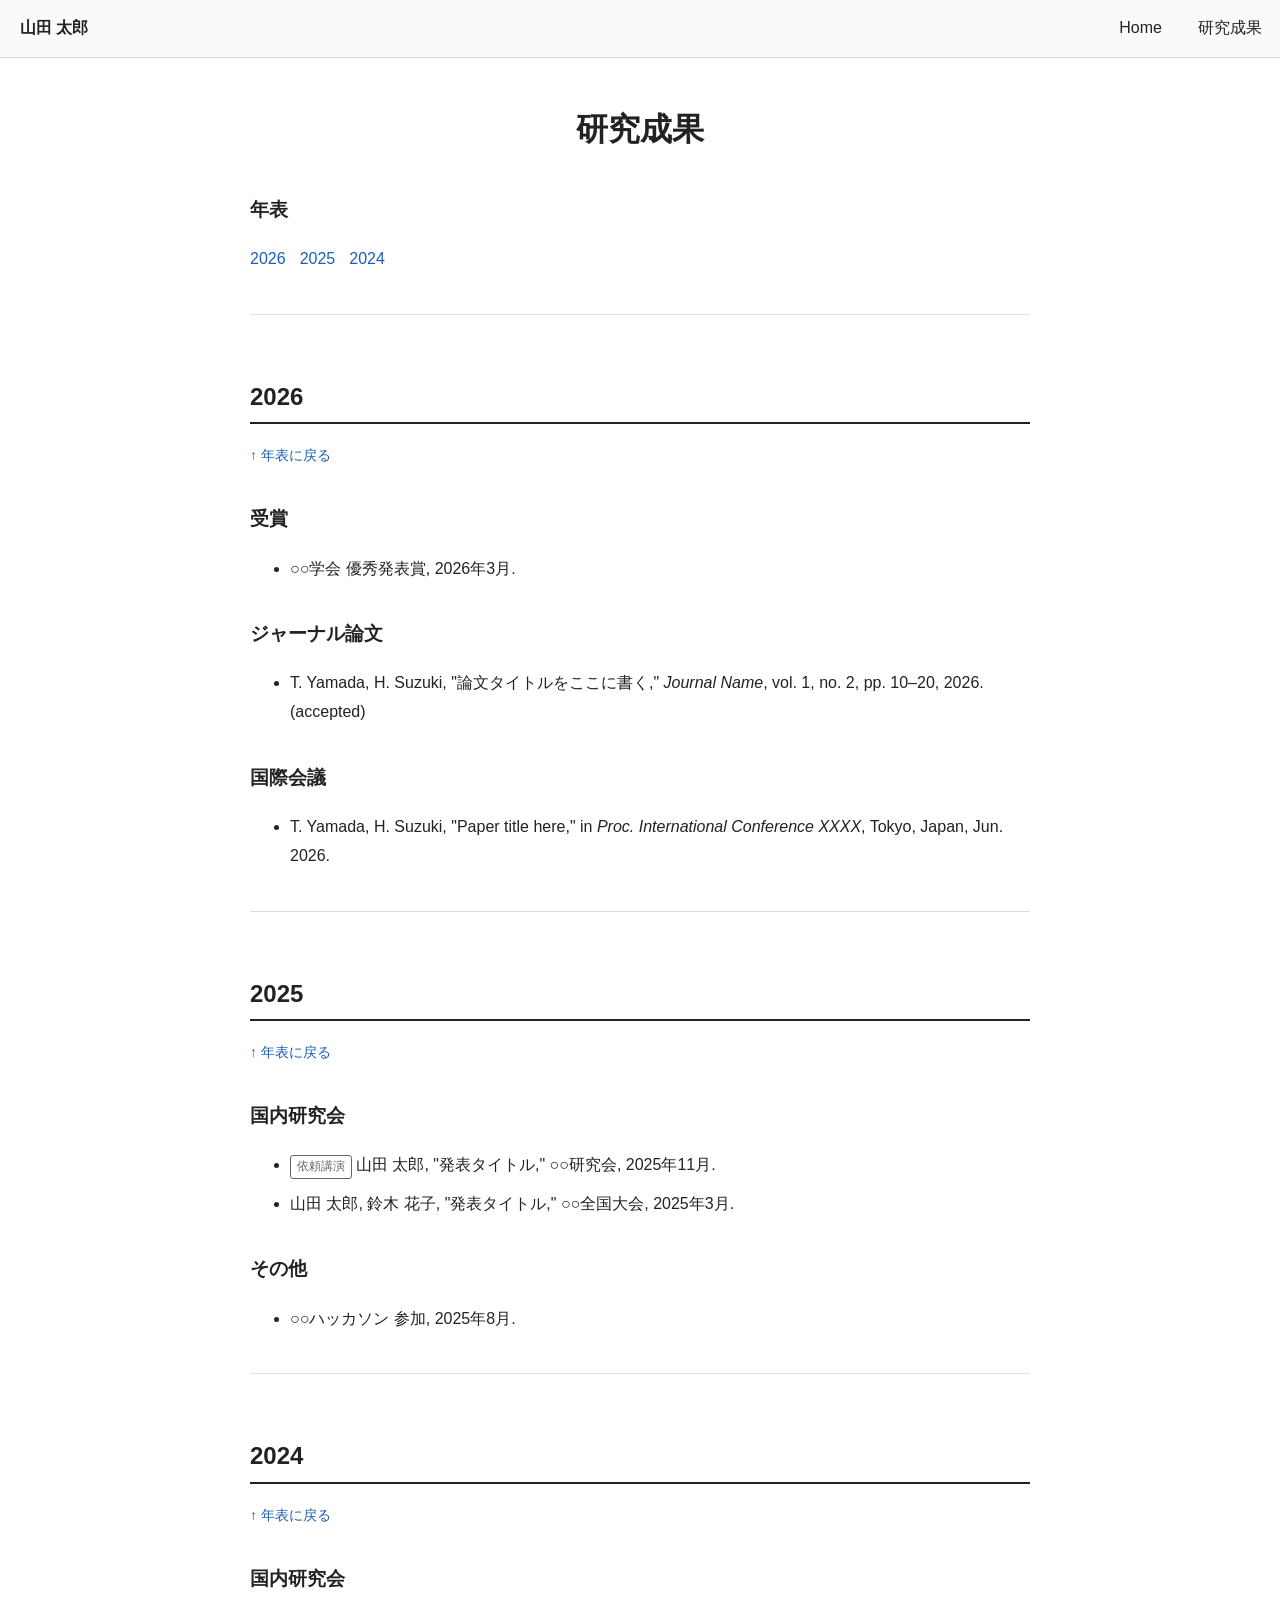
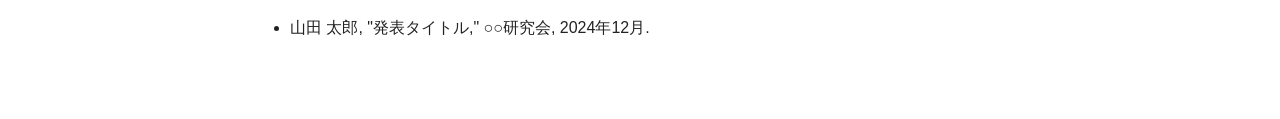
==== achievements.html @ 42e98f81 "Add files via upload" ====
<!DOCTYPE html>
<html lang="ja">
<head>
  <meta charset="UTF-8">
  <meta name="viewport" content="width=device-width, initial-scale=1.0">
  <title>研究成果 | 山田 太郎</title>
  <link rel="stylesheet" href="style.css">
</head>
<body>

<header class="header">
  <a class="site-name" href="index.html">山田 太郎</a>
  <input type="checkbox" class="menu-btn" id="menu-btn">
  <label for="menu-btn" class="menu-icon"><span class="navicon"></span></label>
  <ul class="menu">
    <li><a href="index.html">Home</a></li>
    <li><a href="achievements.html">研究成果</a></li>
  </ul>
</header>

<main>
  <h1>研究成果</h1>

  <h3 id="list-of-years">年表</h3>
  <p class="year-index">
    <a href="#2026">2026</a>
    <a href="#2025">2025</a>
    <a href="#2024">2024</a>
  </p>

  <!-- ===== 年ごとのブロック。新しい年を足すときはこの塊をコピーする ===== -->
  <hr>
  <h2 id="2026">2026</h2>
  <p class="back"><a href="#list-of-years">↑ 年表に戻る</a></p>

  <h3>受賞</h3>
  <ul class="pubs">
    <li>○○学会 優秀発表賞, 2026年3月.</li>
  </ul>

  <h3>ジャーナル論文</h3>
  <ul class="pubs">
    <li>T. Yamada, H. Suzuki, "論文タイトルをここに書く," <i>Journal Name</i>, vol. 1, no. 2, pp. 10–20, 2026. (accepted)</li>
  </ul>

  <h3>国際会議</h3>
  <ul class="pubs">
    <li>T. Yamada, H. Suzuki, "Paper title here," in <i>Proc. International Conference XXXX</i>, Tokyo, Japan, Jun. 2026.</li>
  </ul>

  <!-- ===== 2025 ===== -->
  <hr>
  <h2 id="2025">2025</h2>
  <p class="back"><a href="#list-of-years">↑ 年表に戻る</a></p>

  <h3>国内研究会</h3>
  <ul class="pubs">
    <li><span class="tag">依頼講演</span>山田 太郎, "発表タイトル," ○○研究会, 2025年11月.</li>
    <li>山田 太郎, 鈴木 花子, "発表タイトル," ○○全国大会, 2025年3月.</li>
  </ul>

  <h3>その他</h3>
  <ul class="pubs">
    <li>○○ハッカソン 参加, 2025年8月.</li>
  </ul>

  <!-- ===== 2024 ===== -->
  <hr>
  <h2 id="2024">2024</h2>
  <p class="back"><a href="#list-of-years">↑ 年表に戻る</a></p>

  <h3>国内研究会</h3>
  <ul class="pubs">
    <li>山田 太郎, "発表タイトル," ○○研究会, 2024年12月.</li>
  </ul>
</main>

</body>
</html>
---- style.css ----
/* ===== 全体 ===== */
:root {
  --text: #222;
  --sub: #666;
  --link: #1a5fb4;
  --line: #ddd;
  --bg: #fff;
  --header-bg: #fafafa;
}

* { box-sizing: border-box; }

body {
  margin: 0;
  background: var(--bg);
  color: var(--text);
  font-family: "Helvetica Neue", Arial, "Hiragino Kaku Gothic ProN", "Noto Sans JP", Meiryo, sans-serif;
  line-height: 1.8;
}

main {
  max-width: 820px;
  margin: 0 auto;
  padding: 80px 20px 60px;
}

a { color: var(--link); text-decoration: none; }
a:hover { text-decoration: underline; }

h1 { text-align: center; margin-bottom: 0.2em; }
h2 { border-bottom: 2px solid var(--text); padding-bottom: 4px; margin-top: 2.5em; }
h3 { margin-top: 1.8em; }
hr { border: none; border-top: 1px solid var(--line); margin: 2.5em 0; }

.subtitle { text-align: center; color: var(--sub); margin-top: 0; }

/* ===== プロフィール ===== */
.profile { text-align: center; }
.profile img {
  width: 160px; height: 160px;
  border-radius: 50%;
  object-fit: cover;
  margin-top: 10px;
}

/* 略歴など、年と内容を並べる表 */
.timeline { width: 100%; border-collapse: collapse; }
.timeline td { padding: 6px 8px; vertical-align: top; border-bottom: 1px solid var(--line); }
.timeline td:first-child { white-space: nowrap; color: var(--sub); width: 9em; }

/* ===== 業績リスト ===== */
.year-index a { margin-right: 0.6em; }
.back { font-size: 0.85em; }
ul.pubs li { margin-bottom: 0.6em; }
.tag {
  display: inline-block;
  font-size: 0.75em;
  padding: 0 6px;
  border: 1px solid var(--sub);
  border-radius: 3px;
  margin-right: 4px;
  color: var(--sub);
}

/* ===== ヘッダーとメニュー（右上のハンバーガー） ===== */
.header {
  position: fixed;
  top: 0; left: 0; right: 0;
  background: var(--header-bg);
  border-bottom: 1px solid var(--line);
  z-index: 10;
}
.header .site-name {
  display: inline-block;
  padding: 14px 20px;
  font-weight: bold;
  color: var(--text);
}
.menu-btn { display: none; }
.menu-icon {
  position: absolute;
  right: 0; top: 0;
  padding: 24px 20px;
  cursor: pointer;
}
.navicon, .navicon::before, .navicon::after {
  display: block;
  width: 22px; height: 2px;
  background: var(--text);
  position: relative;
  transition: 0.2s;
}
.navicon::before, .navicon::after { content: ""; position: absolute; }
.navicon::before { top: 7px; }
.navicon::after { top: -7px; }

.menu {
  list-style: none;
  margin: 0; padding: 0;
  max-height: 0;
  overflow: hidden;
  transition: max-height 0.2s;
}
.menu a {
  display: block;
  padding: 12px 20px;
  border-top: 1px solid var(--line);
  color: var(--text);
}
.menu-btn:checked ~ .menu { max-height: 300px; }
.menu-btn:checked ~ .menu-icon .navicon { background: transparent; }
.menu-btn:checked ~ .menu-icon .navicon::before { transform: rotate(-45deg); top: 0; }
.menu-btn:checked ~ .menu-icon .navicon::after { transform: rotate(45deg); top: 0; }

/* 画面が広いときはメニューを横並びで常に表示 */
@media (min-width: 720px) {
  .menu { float: right; max-height: none; }
  .menu li { float: left; }
  .menu a { border-top: none; padding: 14px 18px; }
  .menu-icon { display: none; }
}
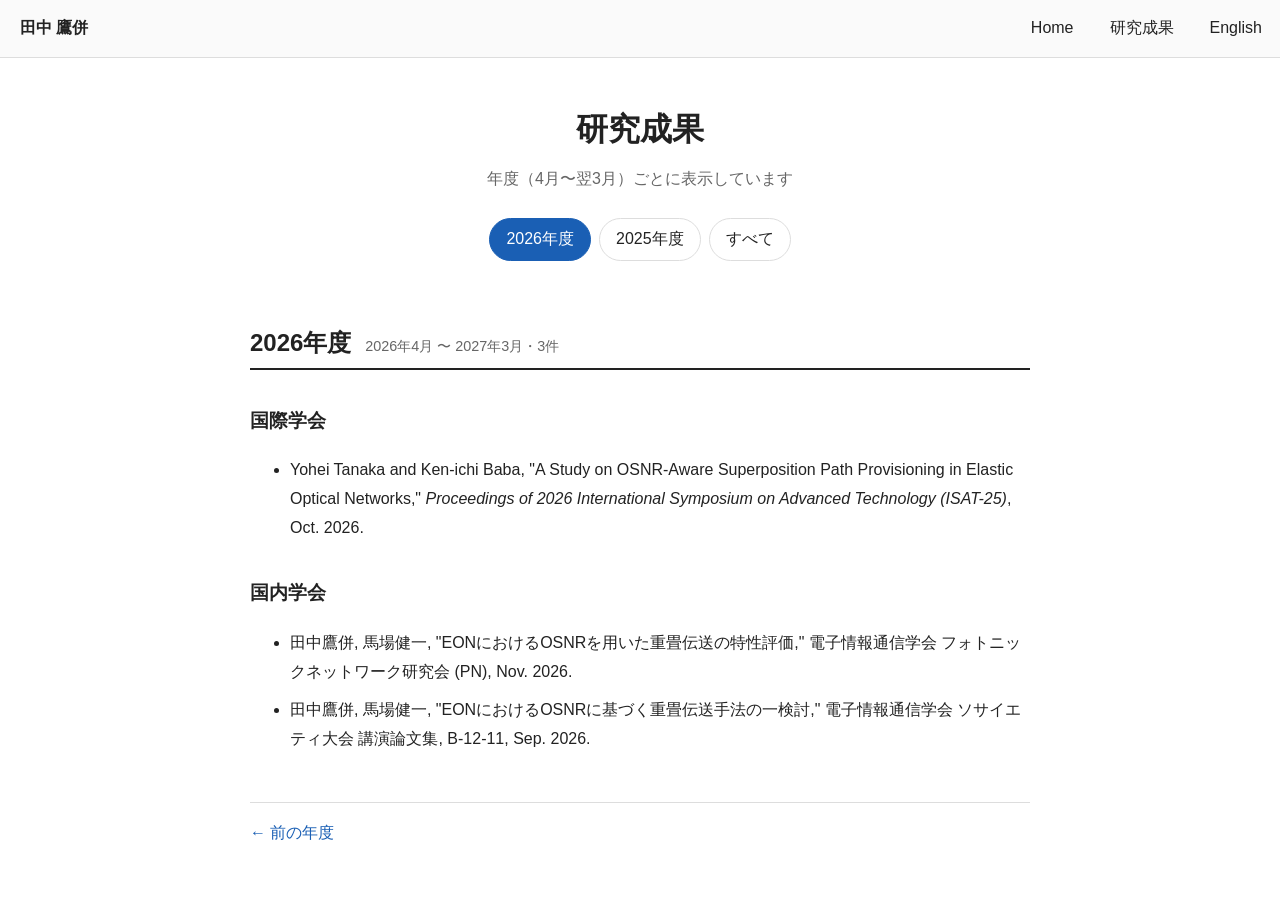
==== commit caf0ce9f: "Add files via upload" ====
--- a/achievements.html
+++ b/achievements.html
@@ -3,77 +3,34 @@
 <head>
   <meta charset="UTF-8">
   <meta name="viewport" content="width=device-width, initial-scale=1.0">
-  <title>研究成果 | 山田 太郎</title>
+  <title>研究成果 | 田中 鷹併</title>
   <link rel="stylesheet" href="style.css">
 </head>
 <body>
 
 <header class="header">
-  <a class="site-name" href="index.html">山田 太郎</a>
+  <a class="site-name" href="index.html">田中 鷹併</a>
   <input type="checkbox" class="menu-btn" id="menu-btn">
   <label for="menu-btn" class="menu-icon"><span class="navicon"></span></label>
   <ul class="menu">
     <li><a href="index.html">Home</a></li>
     <li><a href="achievements.html">研究成果</a></li>
+    <li><a id="lang-switch" href="en_achievements.html">English</a></li>
   </ul>
 </header>
 
 <main>
   <h1>研究成果</h1>
+  <p class="subtitle">年度（4月〜翌3月）ごとに表示しています</p>
 
-  <h3 id="list-of-years">年表</h3>
-  <p class="year-index">
-    <a href="#2026">2026</a>
-    <a href="#2025">2025</a>
-    <a href="#2024">2024</a>
-  </p>
+  <div id="year-tabs" class="year-tabs" role="tablist"></div>
+  <div id="year-content"></div>
 
-  <!-- ===== 年ごとのブロック。新しい年を足すときはこの塊をコピーする ===== -->
-  <hr>
-  <h2 id="2026">2026</h2>
-  <p class="back"><a href="#list-of-years">↑ 年表に戻る</a></p>
-
-  <h3>受賞</h3>
-  <ul class="pubs">
-    <li>○○学会 優秀発表賞, 2026年3月.</li>
-  </ul>
-
-  <h3>ジャーナル論文</h3>
-  <ul class="pubs">
-    <li>T. Yamada, H. Suzuki, "論文タイトルをここに書く," <i>Journal Name</i>, vol. 1, no. 2, pp. 10–20, 2026. (accepted)</li>
-  </ul>
-
-  <h3>国際会議</h3>
-  <ul class="pubs">
-    <li>T. Yamada, H. Suzuki, "Paper title here," in <i>Proc. International Conference XXXX</i>, Tokyo, Japan, Jun. 2026.</li>
-  </ul>
-
-  <!-- ===== 2025 ===== -->
-  <hr>
-  <h2 id="2025">2025</h2>
-  <p class="back"><a href="#list-of-years">↑ 年表に戻る</a></p>
-
-  <h3>国内研究会</h3>
-  <ul class="pubs">
-    <li><span class="tag">依頼講演</span>山田 太郎, "発表タイトル," ○○研究会, 2025年11月.</li>
-    <li>山田 太郎, 鈴木 花子, "発表タイトル," ○○全国大会, 2025年3月.</li>
-  </ul>
-
-  <h3>その他</h3>
-  <ul class="pubs">
-    <li>○○ハッカソン 参加, 2025年8月.</li>
-  </ul>
-
-  <!-- ===== 2024 ===== -->
-  <hr>
-  <h2 id="2024">2024</h2>
-  <p class="back"><a href="#list-of-years">↑ 年表に戻る</a></p>
-
-  <h3>国内研究会</h3>
-  <ul class="pubs">
-    <li>山田 太郎, "発表タイトル," ○○研究会, 2024年12月.</li>
-  </ul>
+  <noscript><p>このページの表示には JavaScript を有効にしてください。</p></noscript>
 </main>
 
+<!-- 業績の追加・修正は data.js を編集します -->
+<script src="data.js"></script>
+<script src="achievements.js"></script>
 </body>
 </html>
--- a/style.css
+++ b/style.css
@@ -62,6 +62,38 @@
   color: var(--sub);
 }
 
+/* ===== 年度タブ ===== */
+.year-tabs {
+  display: flex;
+  flex-wrap: wrap;
+  gap: 8px;
+  justify-content: center;
+  margin: 24px 0 8px;
+}
+.year-tabs button {
+  font: inherit;
+  padding: 6px 16px;
+  border: 1px solid var(--line);
+  border-radius: 999px;
+  background: var(--bg);
+  color: var(--text);
+  cursor: pointer;
+}
+.year-tabs button:hover { border-color: var(--link); }
+.year-tabs button.active {
+  background: var(--link);
+  border-color: var(--link);
+  color: #fff;
+}
+.fy-range { font-size: 0.6em; font-weight: normal; color: var(--sub); margin-left: 0.5em; }
+.fy-pager {
+  display: flex;
+  justify-content: space-between;
+  margin-top: 3em;
+  padding-top: 1em;
+  border-top: 1px solid var(--line);
+}
+
 /* ===== ヘッダーとメニュー（右上のハンバーガー） ===== */
 .header {
   position: fixed;
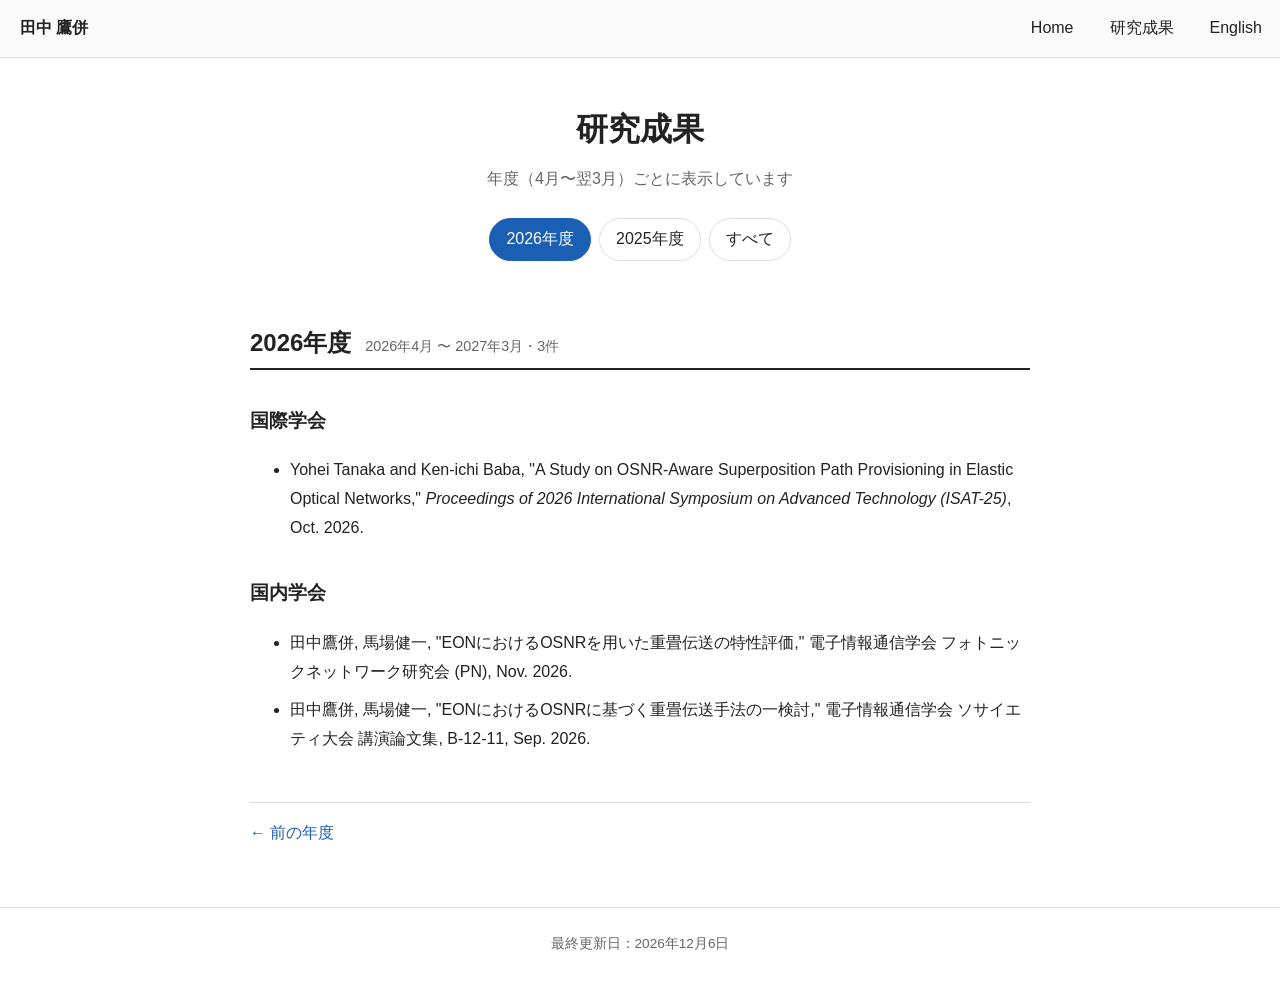
==== commit 8164da54: "Add files via upload" ====
--- a/achievements.html
+++ b/achievements.html
@@ -32,5 +32,6 @@
 <!-- 業績の追加・修正は data.js を編集します -->
 <script src="data.js"></script>
 <script src="achievements.js"></script>
+<script src="footer.js"></script>
 </body>
 </html>
--- a/style.css
+++ b/style.css
@@ -151,3 +151,12 @@
   .menu a { border-top: none; padding: 14px 18px; }
   .menu-icon { display: none; }
 }
+
+/* ===== フッター（最終更新日） ===== */
+.site-footer {
+  text-align: center;
+  font-size: 0.85em;
+  color: var(--sub);
+  padding: 24px 16px 32px;
+  border-top: 1px solid var(--line);
+}
